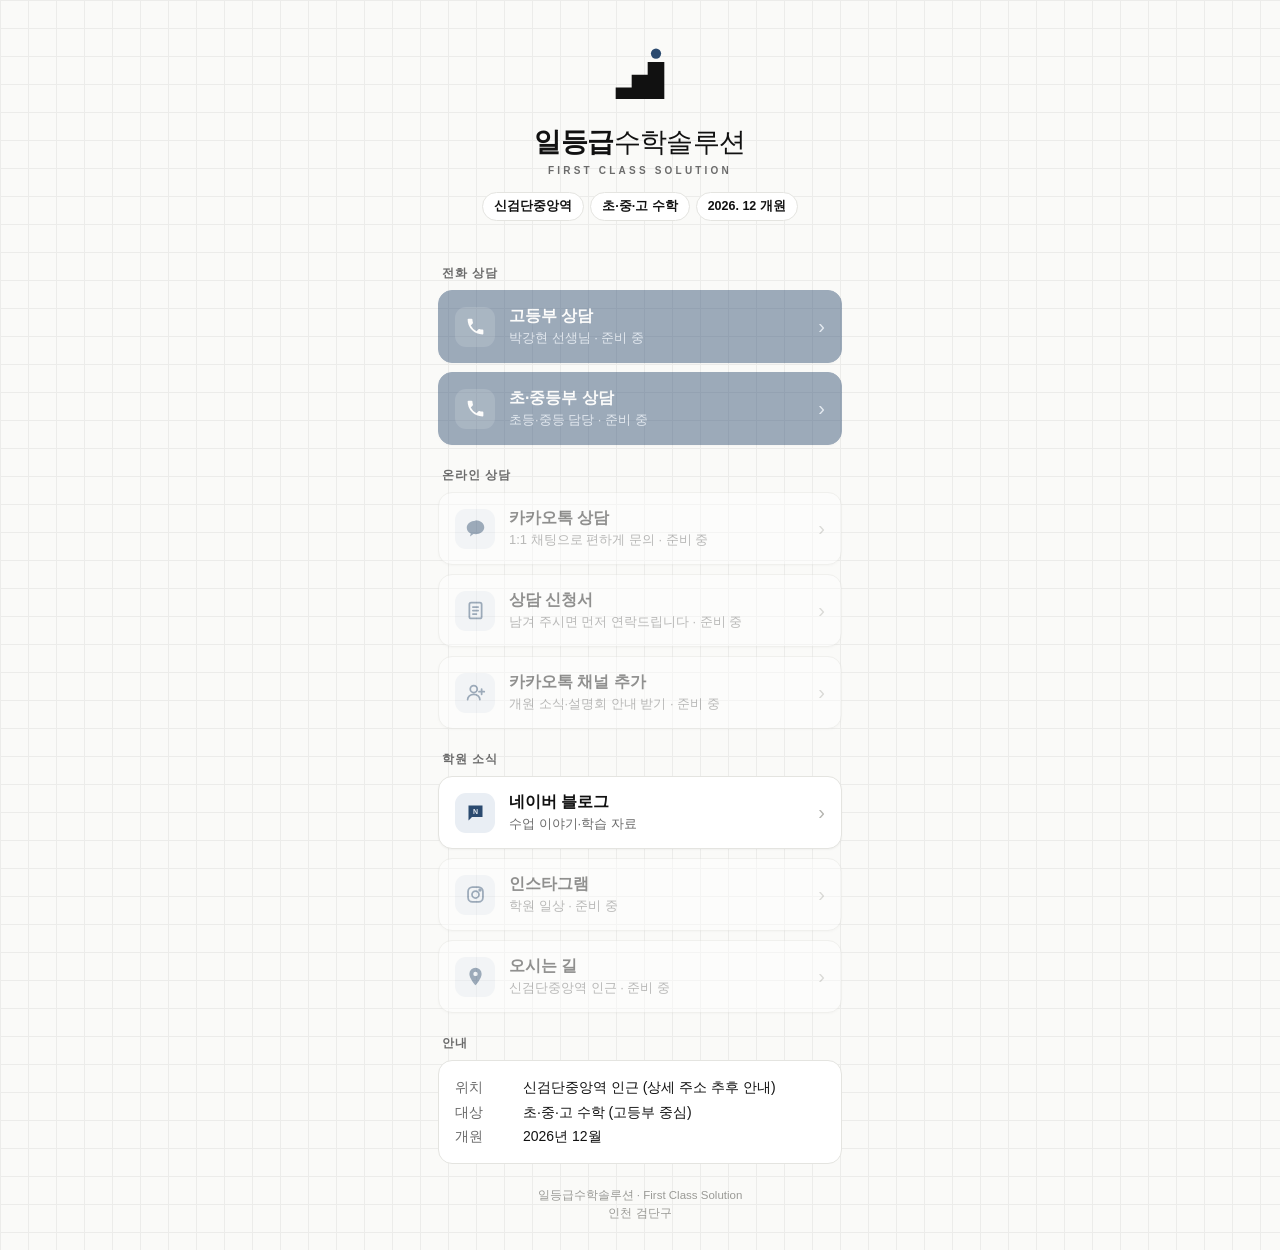
==== go/index.html @ 92471ad7 "학원 안내 페이지(go/) 추가: 전화·카톡·신청서·블로그·인스타 링크 모음 Co-Authored-By: Claude Opus 5.5 <noreply@anthropic.com>" ====
<!doctype html>
<html lang="ko">
<head>
<meta charset="utf-8">
<meta name="viewport" content="width=device-width,initial-scale=1,viewport-fit=cover">
<title>일등급수학솔루션 · 상담 안내</title>
<meta name="description" content="신검단중앙역 일등급수학솔루션. 초·중·고 수학 상담 안내.">
<meta property="og:title" content="일등급수학솔루션">
<meta property="og:description" content="신검단중앙역 · 초·중·고 수학 · 상담 안내">
<meta property="og:image" content="https://kang51213.github.io/1stmath/go/og.png">
<meta property="og:url" content="https://kang51213.github.io/1stmath/go/">
<meta name="theme-color" content="#111111">
<link rel="icon" href="og.png">
<style>
:root{--ink:#111;--sub:#6b6b6b;--line:#e4e4e0;--bg:#fafaf8;--blue:#2b4a6f;--blue2:#e9eef4}
*{box-sizing:border-box;margin:0;padding:0;-webkit-tap-highlight-color:transparent}
body{background:var(--bg);color:var(--ink);font-family:-apple-system,BlinkMacSystemFont,"Apple SD Gothic Neo","Pretendard","Noto Sans KR","Malgun Gothic",sans-serif;
  background-image:linear-gradient(#ececea 1px,transparent 1px),linear-gradient(90deg,#ececea 1px,transparent 1px);background-size:28px 28px}
.wrap{max-width:440px;margin:0 auto;padding:36px 18px calc(28px + env(safe-area-inset-bottom))}
.hero{text-align:center;padding:8px 0 22px}
.hero svg{width:64px;height:64px}
.hero h1{font-size:27px;font-weight:900;letter-spacing:-.02em;margin-top:12px}
.hero h1 span{font-weight:500}
.hero .en{font-size:10px;letter-spacing:.32em;color:var(--sub);margin-top:5px;font-weight:600}
.hero .tags{display:flex;flex-wrap:wrap;justify-content:center;gap:6px;margin-top:16px}
.hero .tags b{font-size:12.5px;font-weight:600;background:#fff;border:1px solid var(--line);border-radius:20px;padding:5px 11px}
.sec{font-size:12px;font-weight:700;color:var(--sub);letter-spacing:.08em;margin:22px 4px 8px}
.btn{display:flex;align-items:center;gap:14px;background:#fff;border:1px solid var(--line);border-radius:14px;padding:15px 16px;margin-bottom:9px;
  text-decoration:none;color:inherit;box-shadow:0 1px 2px rgba(0,0,0,.04);transition:transform .08s}
.btn:active{transform:scale(.985)}
.btn .ic{flex:none;width:40px;height:40px;border-radius:11px;display:grid;place-items:center;background:var(--blue2);color:var(--blue)}
.btn .ic svg{width:21px;height:21px}
.btn .tx{flex:1;min-width:0}
.btn .tx b{display:block;font-size:16px;font-weight:800}
.btn .tx small{display:block;font-size:13px;color:var(--sub);margin-top:2px}
.btn .ar{color:#b5b5b0;font-size:20px}
.btn.main{background:var(--blue);border-color:var(--blue);color:#fff}
.btn.main .ic{background:rgba(255,255,255,.14);color:#fff}
.btn.main .tx small{color:#c9d6e6}
.btn.main .ar{color:#c9d6e6}
.btn.off{opacity:.45;pointer-events:none}
.btn.off .tx small::after{content:" · 준비 중"}
.info{background:#fff;border:1px solid var(--line);border-radius:14px;padding:14px 16px;font-size:14px;line-height:1.75}
.info div{display:flex;gap:12px}
.info div span:first-child{flex:none;width:56px;color:var(--sub)}
.foot{text-align:center;font-size:11.5px;color:#9a9a96;margin-top:22px;line-height:1.6}
</style>
</head>
<body>
<div class="wrap">
  <div class="hero">
    <svg viewBox="0 0 100 100" aria-hidden="true"><polygon points="12,86 12,68 37,68 37,48 62,48 62,28 88,28 88,86" fill="#111"/><circle cx="75" cy="15" r="8" fill="#2b4a6f"/></svg>
    <h1>일등급<span>수학솔루션</span></h1>
    <div class="en">FIRST CLASS SOLUTION</div>
    <div class="tags"><b>신검단중앙역</b><b>초·중·고 수학</b><b>2026. 12 개원</b></div>
  </div>

  <div class="sec">전화 상담</div>
  <a class="btn main" id="tel_high"><span class="ic"><svg viewBox="0 0 24 24" fill="currentColor"><path d="M6.6 10.8a15.1 15.1 0 0 0 6.6 6.6l2.2-2.2a1 1 0 0 1 1-.25 11.4 11.4 0 0 0 3.6.57 1 1 0 0 1 1 1V20a1 1 0 0 1-1 1A17 17 0 0 1 3 4a1 1 0 0 1 1-1h3.5a1 1 0 0 1 1 1c0 1.25.2 2.45.57 3.57a1 1 0 0 1-.25 1z"/></svg></span>
    <span class="tx"><b>고등부 상담</b><small id="tel_high_no">박강현 선생님</small></span><span class="ar">›</span></a>
  <a class="btn main" id="tel_mid"><span class="ic"><svg viewBox="0 0 24 24" fill="currentColor"><path d="M6.6 10.8a15.1 15.1 0 0 0 6.6 6.6l2.2-2.2a1 1 0 0 1 1-.25 11.4 11.4 0 0 0 3.6.57 1 1 0 0 1 1 1V20a1 1 0 0 1-1 1A17 17 0 0 1 3 4a1 1 0 0 1 1-1h3.5a1 1 0 0 1 1 1c0 1.25.2 2.45.57 3.57a1 1 0 0 1-.25 1z"/></svg></span>
    <span class="tx"><b>초·중등부 상담</b><small id="tel_mid_no">초등·중등 담당</small></span><span class="ar">›</span></a>

  <div class="sec">온라인 상담</div>
  <a class="btn" id="kakao_chat"><span class="ic"><svg viewBox="0 0 24 24" fill="currentColor"><path d="M12 3C6.5 3 2 6.6 2 11c0 2.8 1.8 5.3 4.6 6.7L5.7 21l3.9-2.6c.8.1 1.6.2 2.4.2 5.5 0 10-3.6 10-8s-4.5-8-10-8z"/></svg></span>
    <span class="tx"><b>카카오톡 상담</b><small>1:1 채팅으로 편하게 문의</small></span><span class="ar">›</span></a>
  <a class="btn" id="form"><span class="ic"><svg viewBox="0 0 24 24" fill="none" stroke="currentColor" stroke-width="2" stroke-linecap="round"><rect x="5" y="3" width="14" height="18" rx="2"/><path d="M9 8h6M9 12h6M9 16h4"/></svg></span>
    <span class="tx"><b>상담 신청서</b><small>남겨 주시면 먼저 연락드립니다</small></span><span class="ar">›</span></a>
  <a class="btn" id="kakao_add"><span class="ic"><svg viewBox="0 0 24 24" fill="none" stroke="currentColor" stroke-width="2" stroke-linecap="round"><circle cx="10" cy="8" r="4"/><path d="M3 20c0-3.3 3.1-6 7-6s7 2.7 7 6M19 8v6M16 11h6"/></svg></span>
    <span class="tx"><b>카카오톡 채널 추가</b><small>개원 소식·설명회 안내 받기</small></span><span class="ar">›</span></a>

  <div class="sec">학원 소식</div>
  <a class="btn" id="blog"><span class="ic"><svg viewBox="0 0 24 24" fill="currentColor"><path d="M4 4h16v13H8l-4 4z"/><text x="12" y="13.5" font-size="8" font-weight="900" text-anchor="middle" fill="#e9eef4" font-family="Arial">N</text></svg></span>
    <span class="tx"><b>네이버 블로그</b><small>수업 이야기·학습 자료</small></span><span class="ar">›</span></a>
  <a class="btn" id="insta"><span class="ic"><svg viewBox="0 0 24 24" fill="none" stroke="currentColor" stroke-width="2"><rect x="3.5" y="3.5" width="17" height="17" rx="5"/><circle cx="12" cy="12" r="4"/><circle cx="17.2" cy="6.8" r="1" fill="currentColor"/></svg></span>
    <span class="tx"><b>인스타그램</b><small>학원 일상</small></span><span class="ar">›</span></a>
  <a class="btn" id="map"><span class="ic"><svg viewBox="0 0 24 24" fill="currentColor"><path d="M12 2a7 7 0 0 0-7 7c0 5.2 7 13 7 13s7-7.8 7-13a7 7 0 0 0-7-7zm0 9.5A2.5 2.5 0 1 1 12 6.5a2.5 2.5 0 0 1 0 5z"/></svg></span>
    <span class="tx"><b>오시는 길</b><small id="addr_short">신검단중앙역 인근</small></span><span class="ar">›</span></a>

  <div class="sec">안내</div>
  <div class="info">
    <div><span>위치</span><span id="addr">신검단중앙역 인근 (상세 주소 추후 안내)</span></div>
    <div><span>대상</span><span>초·중·고 수학 (고등부 중심)</span></div>
    <div><span>개원</span><span>2026년 12월</span></div>
  </div>

  <p class="foot">일등급수학솔루션 · First Class Solution<br>인천 검단구</p>
</div>
<script>
// 링크는 여기만 고치면 된다. 비워 두면 버튼이 '준비 중'으로 흐리게 표시된다.
const LINKS = {
  tel_high: "",    // 고등부 전화번호, 예: "010-1234-5678"
  tel_mid: "",     // 초·중등부 전화번호
  kakao_chat: "",  // 카카오톡 채널 1:1 채팅, 예: "https://pf.kakao.com/_xxxx/chat"
  kakao_add: "",   // 카카오톡 채널 홈(친구 추가), 예: "https://pf.kakao.com/_xxxx"
  form: "",        // 상담 신청서 (네이버 폼·구글 폼)
  blog: "https://blog.naver.com/firstclassmath_2026",
  insta: "",       // 인스타그램
  map: "",         // 네이버 지도 장소 링크
  addr: ""         // 상세 주소 (채우면 안내 칸에 표시)
};

for (const id of ["tel_high", "tel_mid"]) {
  const el = document.getElementById(id), no = LINKS[id];
  if (no) { el.href = "tel:" + no.replace(/[^0-9+]/g, ""); document.getElementById(id + "_no").textContent += " · " + no; }
  else el.classList.add("off");
}
for (const id of ["kakao_chat", "kakao_add", "form", "blog", "insta", "map"]) {
  const el = document.getElementById(id);
  if (LINKS[id]) { el.href = LINKS[id]; el.target = "_blank"; el.rel = "noopener"; }
  else el.classList.add("off");
}
if (LINKS.addr) { document.getElementById("addr").textContent = LINKS.addr; document.getElementById("addr_short").textContent = LINKS.addr; }
</script>
</body>
</html>
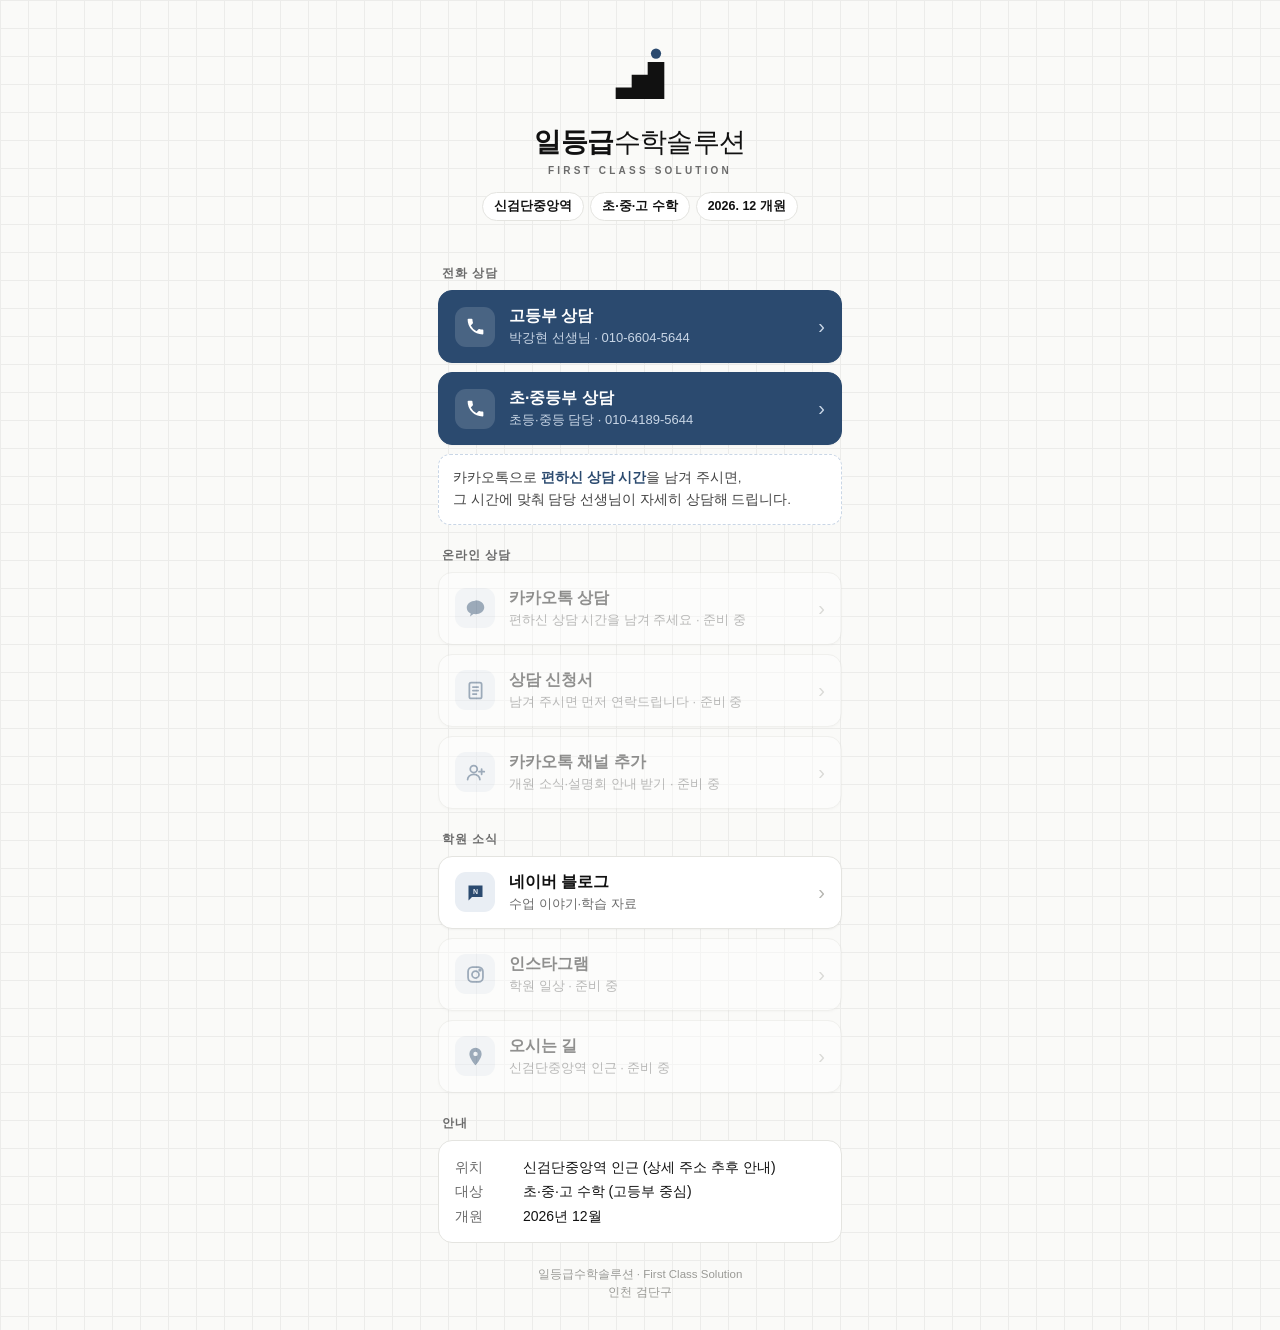
==== commit 028d02ef: "안내 페이지: 고등부·초중등부 상담 번호와 카톡 상담 안내 문구 추가 Co-Authored-By: Claude Opus 5.5 <noreply@anthropic.com>" ====
--- a/go/index.html
+++ b/go/index.html
@@ -40,6 +40,8 @@
 .btn.main .ar{color:#c9d6e6}
 .btn.off{opacity:.45;pointer-events:none}
 .btn.off .tx small::after{content:" · 준비 중"}
+.tip{font-size:13.5px;line-height:1.65;color:#444;background:#fff;border:1px dashed #c9d6e6;border-radius:12px;padding:12px 14px;margin:4px 0 0}
+.tip b{color:var(--blue)}
 .info{background:#fff;border:1px solid var(--line);border-radius:14px;padding:14px 16px;font-size:14px;line-height:1.75}
 .info div{display:flex;gap:12px}
 .info div span:first-child{flex:none;width:56px;color:var(--sub)}
@@ -61,9 +63,11 @@
   <a class="btn main" id="tel_mid"><span class="ic"><svg viewBox="0 0 24 24" fill="currentColor"><path d="M6.6 10.8a15.1 15.1 0 0 0 6.6 6.6l2.2-2.2a1 1 0 0 1 1-.25 11.4 11.4 0 0 0 3.6.57 1 1 0 0 1 1 1V20a1 1 0 0 1-1 1A17 17 0 0 1 3 4a1 1 0 0 1 1-1h3.5a1 1 0 0 1 1 1c0 1.25.2 2.45.57 3.57a1 1 0 0 1-.25 1z"/></svg></span>
     <span class="tx"><b>초·중등부 상담</b><small id="tel_mid_no">초등·중등 담당</small></span><span class="ar">›</span></a>
 
+  <p class="tip">카카오톡으로 <b>편하신 상담 시간</b>을 남겨 주시면,<br>그 시간에 맞춰 담당 선생님이 자세히 상담해 드립니다.</p>
+
   <div class="sec">온라인 상담</div>
   <a class="btn" id="kakao_chat"><span class="ic"><svg viewBox="0 0 24 24" fill="currentColor"><path d="M12 3C6.5 3 2 6.6 2 11c0 2.8 1.8 5.3 4.6 6.7L5.7 21l3.9-2.6c.8.1 1.6.2 2.4.2 5.5 0 10-3.6 10-8s-4.5-8-10-8z"/></svg></span>
-    <span class="tx"><b>카카오톡 상담</b><small>1:1 채팅으로 편하게 문의</small></span><span class="ar">›</span></a>
+    <span class="tx"><b>카카오톡 상담</b><small>편하신 상담 시간을 남겨 주세요</small></span><span class="ar">›</span></a>
   <a class="btn" id="form"><span class="ic"><svg viewBox="0 0 24 24" fill="none" stroke="currentColor" stroke-width="2" stroke-linecap="round"><rect x="5" y="3" width="14" height="18" rx="2"/><path d="M9 8h6M9 12h6M9 16h4"/></svg></span>
     <span class="tx"><b>상담 신청서</b><small>남겨 주시면 먼저 연락드립니다</small></span><span class="ar">›</span></a>
   <a class="btn" id="kakao_add"><span class="ic"><svg viewBox="0 0 24 24" fill="none" stroke="currentColor" stroke-width="2" stroke-linecap="round"><circle cx="10" cy="8" r="4"/><path d="M3 20c0-3.3 3.1-6 7-6s7 2.7 7 6M19 8v6M16 11h6"/></svg></span>
@@ -89,8 +93,8 @@
 <script>
 // 링크는 여기만 고치면 된다. 비워 두면 버튼이 '준비 중'으로 흐리게 표시된다.
 const LINKS = {
-  tel_high: "",    // 고등부 전화번호, 예: "010-1234-5678"
-  tel_mid: "",     // 초·중등부 전화번호
+  tel_high: "010-6604-5644",  // 고등부 (박강현)
+  tel_mid: "010-4189-5644",   // 초·중등부
   kakao_chat: "",  // 카카오톡 채널 1:1 채팅, 예: "https://pf.kakao.com/_xxxx/chat"
   kakao_add: "",   // 카카오톡 채널 홈(친구 추가), 예: "https://pf.kakao.com/_xxxx"
   form: "",        // 상담 신청서 (네이버 폼·구글 폼)
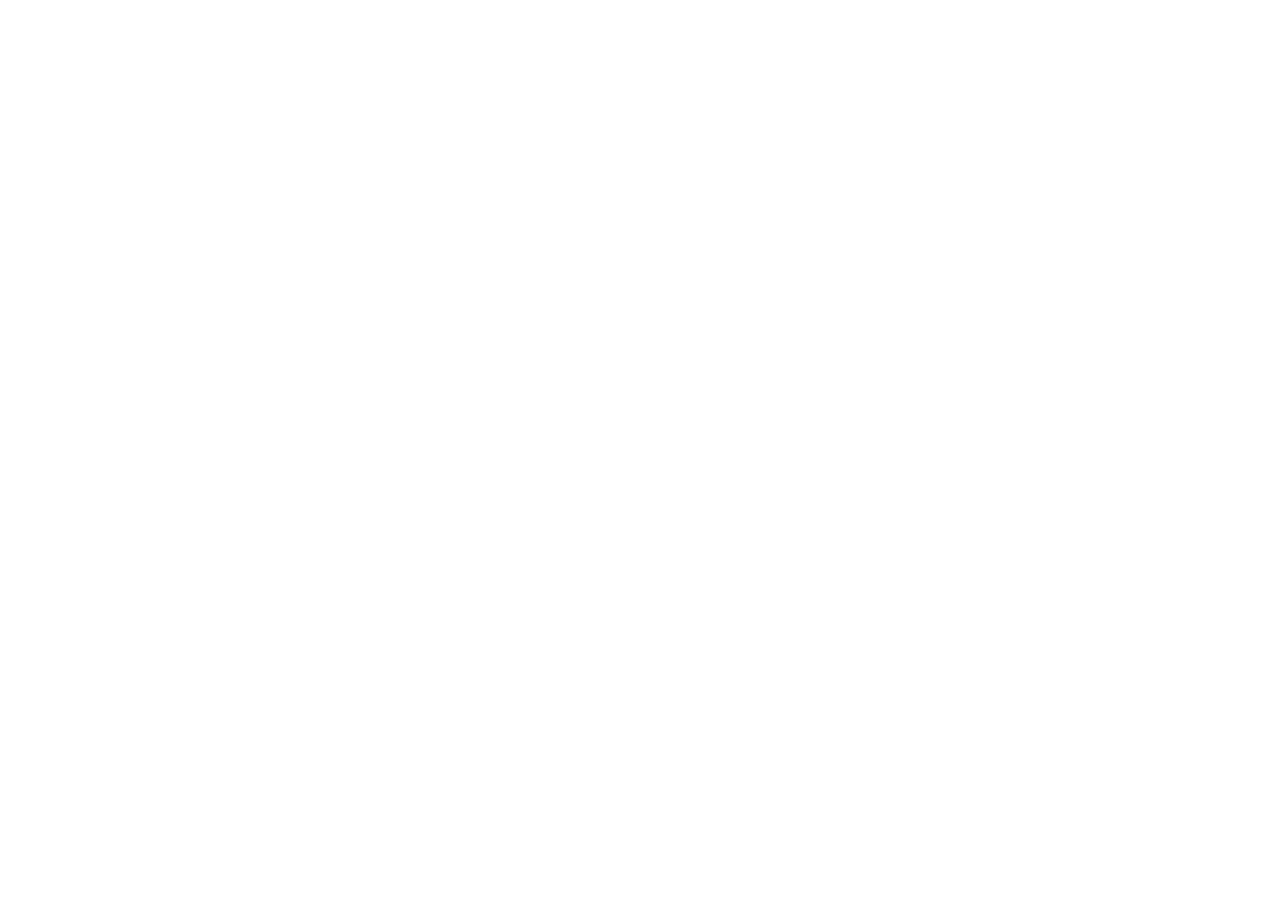
==== commit 8b15eec4: "go/ 안내 페이지를 firstclassmath.github.io로 이전 (자동 이동) Co-Authored-By: Claude Opus 5.5 <noreply@anthropic." ====
--- a/go/index.html
+++ b/go/index.html
@@ -1,120 +1,6 @@
 <!doctype html>
-<html lang="ko">
-<head>
 <meta charset="utf-8">
-<meta name="viewport" content="width=device-width,initial-scale=1,viewport-fit=cover">
-<title>일등급수학솔루션 · 상담 안내</title>
-<meta name="description" content="신검단중앙역 일등급수학솔루션. 초·중·고 수학 상담 안내.">
-<meta property="og:title" content="일등급수학솔루션">
-<meta property="og:description" content="신검단중앙역 · 초·중·고 수학 · 상담 안내">
-<meta property="og:image" content="https://kang51213.github.io/1stmath/go/og.png">
-<meta property="og:url" content="https://kang51213.github.io/1stmath/go/">
-<meta name="theme-color" content="#111111">
-<link rel="icon" href="og.png">
-<style>
-:root{--ink:#111;--sub:#6b6b6b;--line:#e4e4e0;--bg:#fafaf8;--blue:#2b4a6f;--blue2:#e9eef4}
-*{box-sizing:border-box;margin:0;padding:0;-webkit-tap-highlight-color:transparent}
-body{background:var(--bg);color:var(--ink);font-family:-apple-system,BlinkMacSystemFont,"Apple SD Gothic Neo","Pretendard","Noto Sans KR","Malgun Gothic",sans-serif;
-  background-image:linear-gradient(#ececea 1px,transparent 1px),linear-gradient(90deg,#ececea 1px,transparent 1px);background-size:28px 28px}
-.wrap{max-width:440px;margin:0 auto;padding:36px 18px calc(28px + env(safe-area-inset-bottom))}
-.hero{text-align:center;padding:8px 0 22px}
-.hero svg{width:64px;height:64px}
-.hero h1{font-size:27px;font-weight:900;letter-spacing:-.02em;margin-top:12px}
-.hero h1 span{font-weight:500}
-.hero .en{font-size:10px;letter-spacing:.32em;color:var(--sub);margin-top:5px;font-weight:600}
-.hero .tags{display:flex;flex-wrap:wrap;justify-content:center;gap:6px;margin-top:16px}
-.hero .tags b{font-size:12.5px;font-weight:600;background:#fff;border:1px solid var(--line);border-radius:20px;padding:5px 11px}
-.sec{font-size:12px;font-weight:700;color:var(--sub);letter-spacing:.08em;margin:22px 4px 8px}
-.btn{display:flex;align-items:center;gap:14px;background:#fff;border:1px solid var(--line);border-radius:14px;padding:15px 16px;margin-bottom:9px;
-  text-decoration:none;color:inherit;box-shadow:0 1px 2px rgba(0,0,0,.04);transition:transform .08s}
-.btn:active{transform:scale(.985)}
-.btn .ic{flex:none;width:40px;height:40px;border-radius:11px;display:grid;place-items:center;background:var(--blue2);color:var(--blue)}
-.btn .ic svg{width:21px;height:21px}
-.btn .tx{flex:1;min-width:0}
-.btn .tx b{display:block;font-size:16px;font-weight:800}
-.btn .tx small{display:block;font-size:13px;color:var(--sub);margin-top:2px}
-.btn .ar{color:#b5b5b0;font-size:20px}
-.btn.main{background:var(--blue);border-color:var(--blue);color:#fff}
-.btn.main .ic{background:rgba(255,255,255,.14);color:#fff}
-.btn.main .tx small{color:#c9d6e6}
-.btn.main .ar{color:#c9d6e6}
-.btn.off{opacity:.45;pointer-events:none}
-.btn.off .tx small::after{content:" · 준비 중"}
-.tip{font-size:13.5px;line-height:1.65;color:#444;background:#fff;border:1px dashed #c9d6e6;border-radius:12px;padding:12px 14px;margin:4px 0 0}
-.tip b{color:var(--blue)}
-.info{background:#fff;border:1px solid var(--line);border-radius:14px;padding:14px 16px;font-size:14px;line-height:1.75}
-.info div{display:flex;gap:12px}
-.info div span:first-child{flex:none;width:56px;color:var(--sub)}
-.foot{text-align:center;font-size:11.5px;color:#9a9a96;margin-top:22px;line-height:1.6}
-</style>
-</head>
-<body>
-<div class="wrap">
-  <div class="hero">
-    <svg viewBox="0 0 100 100" aria-hidden="true"><polygon points="12,86 12,68 37,68 37,48 62,48 62,28 88,28 88,86" fill="#111"/><circle cx="75" cy="15" r="8" fill="#2b4a6f"/></svg>
-    <h1>일등급<span>수학솔루션</span></h1>
-    <div class="en">FIRST CLASS SOLUTION</div>
-    <div class="tags"><b>신검단중앙역</b><b>초·중·고 수학</b><b>2026. 12 개원</b></div>
-  </div>
-
-  <div class="sec">전화 상담</div>
-  <a class="btn main" id="tel_high"><span class="ic"><svg viewBox="0 0 24 24" fill="currentColor"><path d="M6.6 10.8a15.1 15.1 0 0 0 6.6 6.6l2.2-2.2a1 1 0 0 1 1-.25 11.4 11.4 0 0 0 3.6.57 1 1 0 0 1 1 1V20a1 1 0 0 1-1 1A17 17 0 0 1 3 4a1 1 0 0 1 1-1h3.5a1 1 0 0 1 1 1c0 1.25.2 2.45.57 3.57a1 1 0 0 1-.25 1z"/></svg></span>
-    <span class="tx"><b>고등부 상담</b><small id="tel_high_no">박강현 선생님</small></span><span class="ar">›</span></a>
-  <a class="btn main" id="tel_mid"><span class="ic"><svg viewBox="0 0 24 24" fill="currentColor"><path d="M6.6 10.8a15.1 15.1 0 0 0 6.6 6.6l2.2-2.2a1 1 0 0 1 1-.25 11.4 11.4 0 0 0 3.6.57 1 1 0 0 1 1 1V20a1 1 0 0 1-1 1A17 17 0 0 1 3 4a1 1 0 0 1 1-1h3.5a1 1 0 0 1 1 1c0 1.25.2 2.45.57 3.57a1 1 0 0 1-.25 1z"/></svg></span>
-    <span class="tx"><b>초·중등부 상담</b><small id="tel_mid_no">초등·중등 담당</small></span><span class="ar">›</span></a>
-
-  <p class="tip">카카오톡으로 <b>편하신 상담 시간</b>을 남겨 주시면,<br>그 시간에 맞춰 담당 선생님이 자세히 상담해 드립니다.</p>
-
-  <div class="sec">온라인 상담</div>
-  <a class="btn" id="kakao_chat"><span class="ic"><svg viewBox="0 0 24 24" fill="currentColor"><path d="M12 3C6.5 3 2 6.6 2 11c0 2.8 1.8 5.3 4.6 6.7L5.7 21l3.9-2.6c.8.1 1.6.2 2.4.2 5.5 0 10-3.6 10-8s-4.5-8-10-8z"/></svg></span>
-    <span class="tx"><b>카카오톡 상담</b><small>편하신 상담 시간을 남겨 주세요</small></span><span class="ar">›</span></a>
-  <a class="btn" id="form"><span class="ic"><svg viewBox="0 0 24 24" fill="none" stroke="currentColor" stroke-width="2" stroke-linecap="round"><rect x="5" y="3" width="14" height="18" rx="2"/><path d="M9 8h6M9 12h6M9 16h4"/></svg></span>
-    <span class="tx"><b>상담 신청서</b><small>남겨 주시면 먼저 연락드립니다</small></span><span class="ar">›</span></a>
-  <a class="btn" id="kakao_add"><span class="ic"><svg viewBox="0 0 24 24" fill="none" stroke="currentColor" stroke-width="2" stroke-linecap="round"><circle cx="10" cy="8" r="4"/><path d="M3 20c0-3.3 3.1-6 7-6s7 2.7 7 6M19 8v6M16 11h6"/></svg></span>
-    <span class="tx"><b>카카오톡 채널 추가</b><small>개원 소식·설명회 안내 받기</small></span><span class="ar">›</span></a>
-
-  <div class="sec">학원 소식</div>
-  <a class="btn" id="blog"><span class="ic"><svg viewBox="0 0 24 24" fill="currentColor"><path d="M4 4h16v13H8l-4 4z"/><text x="12" y="13.5" font-size="8" font-weight="900" text-anchor="middle" fill="#e9eef4" font-family="Arial">N</text></svg></span>
-    <span class="tx"><b>네이버 블로그</b><small>수업 이야기·학습 자료</small></span><span class="ar">›</span></a>
-  <a class="btn" id="insta"><span class="ic"><svg viewBox="0 0 24 24" fill="none" stroke="currentColor" stroke-width="2"><rect x="3.5" y="3.5" width="17" height="17" rx="5"/><circle cx="12" cy="12" r="4"/><circle cx="17.2" cy="6.8" r="1" fill="currentColor"/></svg></span>
-    <span class="tx"><b>인스타그램</b><small>학원 일상</small></span><span class="ar">›</span></a>
-  <a class="btn" id="map"><span class="ic"><svg viewBox="0 0 24 24" fill="currentColor"><path d="M12 2a7 7 0 0 0-7 7c0 5.2 7 13 7 13s7-7.8 7-13a7 7 0 0 0-7-7zm0 9.5A2.5 2.5 0 1 1 12 6.5a2.5 2.5 0 0 1 0 5z"/></svg></span>
-    <span class="tx"><b>오시는 길</b><small id="addr_short">신검단중앙역 인근</small></span><span class="ar">›</span></a>
-
-  <div class="sec">안내</div>
-  <div class="info">
-    <div><span>위치</span><span id="addr">신검단중앙역 인근 (상세 주소 추후 안내)</span></div>
-    <div><span>대상</span><span>초·중·고 수학 (고등부 중심)</span></div>
-    <div><span>개원</span><span>2026년 12월</span></div>
-  </div>
-
-  <p class="foot">일등급수학솔루션 · First Class Solution<br>인천 검단구</p>
-</div>
-<script>
-// 링크는 여기만 고치면 된다. 비워 두면 버튼이 '준비 중'으로 흐리게 표시된다.
-const LINKS = {
-  tel_high: "010-6604-5644",  // 고등부 (박강현)
-  tel_mid: "010-4189-5644",   // 초·중등부
-  kakao_chat: "",  // 카카오톡 채널 1:1 채팅, 예: "https://pf.kakao.com/_xxxx/chat"
-  kakao_add: "",   // 카카오톡 채널 홈(친구 추가), 예: "https://pf.kakao.com/_xxxx"
-  form: "",        // 상담 신청서 (네이버 폼·구글 폼)
-  blog: "https://blog.naver.com/firstclassmath_2026",
-  insta: "",       // 인스타그램
-  map: "",         // 네이버 지도 장소 링크
-  addr: ""         // 상세 주소 (채우면 안내 칸에 표시)
-};
-
-for (const id of ["tel_high", "tel_mid"]) {
-  const el = document.getElementById(id), no = LINKS[id];
-  if (no) { el.href = "tel:" + no.replace(/[^0-9+]/g, ""); document.getElementById(id + "_no").textContent += " · " + no; }
-  else el.classList.add("off");
-}
-for (const id of ["kakao_chat", "kakao_add", "form", "blog", "insta", "map"]) {
-  const el = document.getElementById(id);
-  if (LINKS[id]) { el.href = LINKS[id]; el.target = "_blank"; el.rel = "noopener"; }
-  else el.classList.add("off");
-}
-if (LINKS.addr) { document.getElementById("addr").textContent = LINKS.addr; document.getElementById("addr_short").textContent = LINKS.addr; }
-</script>
-</body>
-</html>
+<title>일등급수학솔루션</title>
+<meta http-equiv="refresh" content="0; url=https://firstclassmath.github.io/">
+<link rel="canonical" href="https://firstclassmath.github.io/">
+<a href="https://firstclassmath.github.io/">일등급수학솔루션 상담 안내로 이동</a>
